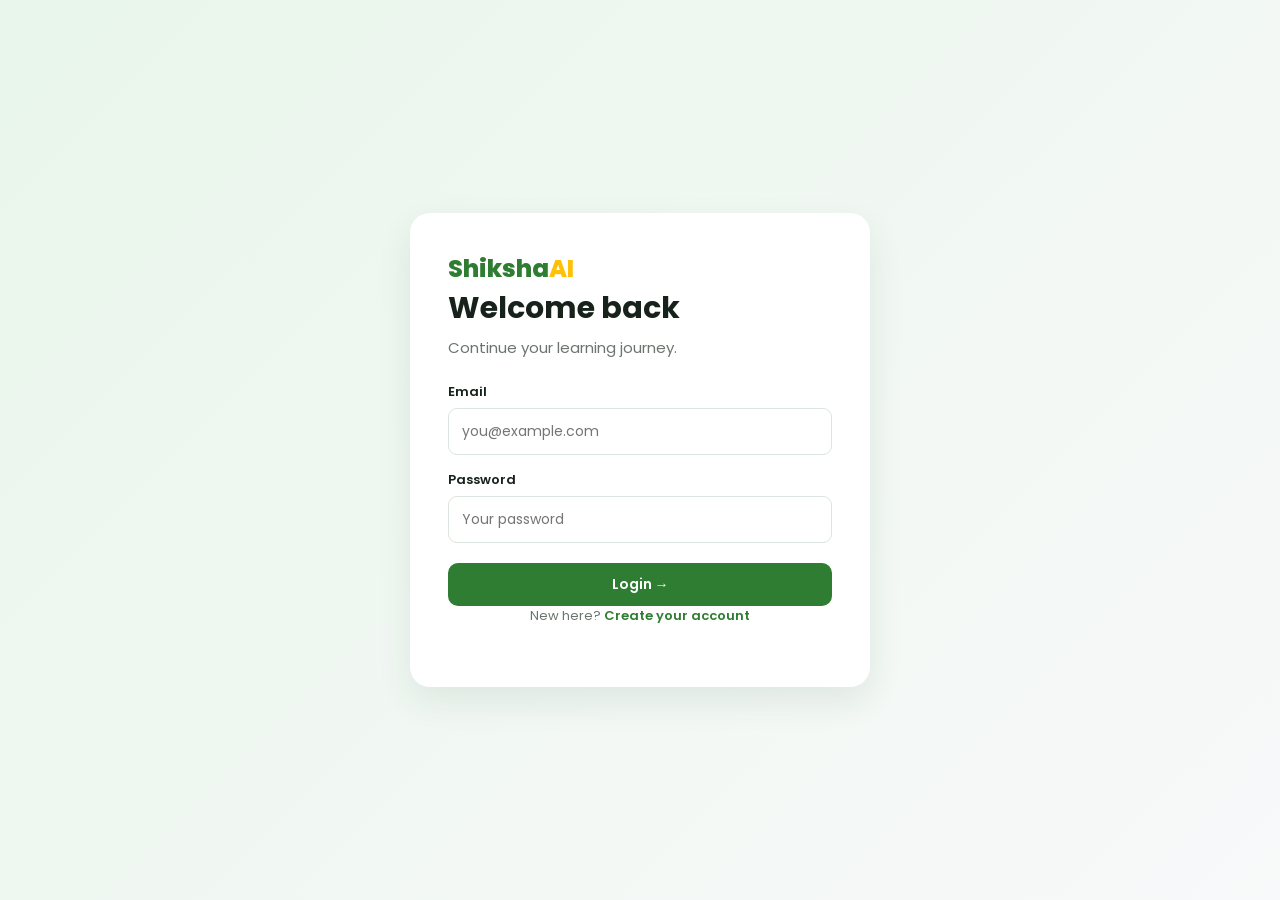
==== frontend/audio.html @ a8668355 "Updated project" ====
<!doctype html><html><head><meta charset="utf-8"><meta name="viewport" content="width=device-width,initial-scale=1"><title>Audio Lessons | ShikshaAI</title><link rel="stylesheet" href="css/style.css"></head><body><script src="js/api.js"></script><script src="js/app.js"></script><script>
requireAuth();shell('audio.html','Audio lessons','<div id="main" class="lesson-list"></div>');
function card(x,i){return `<article class="card"><div><b>${x.title}</b><p>Created ${formatDate(x.created_at)} · Ready to listen</p><p>${x.script.slice(0,150)}…</p></div><div class="tools"><button class="btn" onclick="playLesson(window.audioLessons[${i}].script,'${x.voice}')">Play</button><button class="btn btn-outline" onclick="pauseLesson()">Pause</button><a class="btn btn-outline" href="summary.html?id=${x.pdf_id}">Open</a></div></article>`}
async function load(){try{let x=await api.get('/audio-lessons');window.audioLessons=x;main.innerHTML=x.length?x.map(card).join(''):'<div class="empty">No audio lessons yet. Open a lesson and choose “Generate audio lesson.”</div>'}catch(e){toast(e.message,'error')}}load()
</script></body></html>
---- frontend/css/style.css ----
@import url('https://fonts.googleapis.com/css2?family=Poppins:wght@400;500;600;700;800&display=swap');
:root{--primary:#2E7D32;--secondary:#4CAF50;--accent:#FFC107;--bg:#F8F9FA;--ink:#17221a;--muted:#6b756d;--line:#e4ebe5;--white:#fff;--shadow:0 14px 35px rgba(26,67,34,.09)}*{box-sizing:border-box}html{scroll-behavior:smooth}body{margin:0;background:var(--bg);color:var(--ink);font:15px Poppins,Arial,sans-serif}a{text-decoration:none;color:inherit}.container{width:min(1120px,calc(100% - 40px));margin:auto}.nav{height:78px;display:flex;align-items:center;justify-content:space-between;background:#ffffffd9;backdrop-filter:blur(12px);position:sticky;top:0;z-index:10;border-bottom:1px solid var(--line)}.brand{font-size:24px;font-weight:800;color:var(--primary)}.brand span{color:var(--accent)}.nav-links{display:flex;gap:27px;align-items:center;color:#415047}.nav-links a:hover{color:var(--primary)}.btn{border:0;border-radius:10px;background:var(--primary);color:white;padding:11px 19px;font:600 14px Poppins;cursor:pointer;display:inline-flex;align-items:center;gap:8px}.btn:hover{background:#216326}.btn-outline{background:white;border:1px solid var(--primary);color:var(--primary)}.btn-accent{background:var(--accent);color:#302400}.hero{min-height:600px;display:grid;grid-template-columns:1.05fr .95fr;gap:50px;align-items:center;padding:72px 0}.eyebrow{color:var(--primary);font-weight:700;text-transform:uppercase;font-size:12px;letter-spacing:1px}.hero h1{font-size:clamp(38px,5vw,61px);line-height:1.12;margin:14px 0 18px}.hero h1 span{color:var(--primary)}.hero p{color:var(--muted);font-size:17px;line-height:1.8;max-width:570px}.hero-actions{display:flex;gap:13px;margin-top:28px}.hero-visual{background:linear-gradient(145deg,#daf4dd,#effaf0);border-radius:30px;padding:26px;position:relative}.lesson-card{background:white;padding:22px;border-radius:18px;box-shadow:var(--shadow)}.lesson-card h3{margin:0 0 14px}.wave{height:70px;border-radius:12px;background:repeating-linear-gradient(90deg,#4caf50 0 5px,transparent 5px 10px);mask:linear-gradient(90deg,transparent,#000 10%,#000 90%,transparent);opacity:.8}.progress{height:8px;background:#e7eee7;border-radius:10px;overflow:hidden}.progress i{display:block;height:100%;background:var(--secondary);border-radius:inherit}.float-card{position:absolute;right:-20px;bottom:30px;padding:16px 20px;background:white;box-shadow:var(--shadow);border-radius:14px;font-weight:600}.section{padding:84px 0}.section-head{text-align:center;max-width:620px;margin:0 auto 40px}.section h2{font-size:33px;margin:7px 0 10px}.section-head p{color:var(--muted)}.grid{display:grid;grid-template-columns:repeat(3,1fr);gap:20px}.feature,.card{background:white;border:1px solid var(--line);border-radius:16px;padding:25px}.feature .icon{width:45px;height:45px;border-radius:12px;background:#e7f5e8;color:var(--primary);display:grid;place-items:center;font-size:21px}.feature h3{margin:15px 0 7px}.feature p,.card p{color:var(--muted);line-height:1.7;margin:0}.steps{display:grid;grid-template-columns:repeat(3,1fr);gap:30px}.step-num{display:inline-grid;place-items:center;width:42px;height:42px;border-radius:50%;background:var(--primary);color:white;font-weight:700}.testimonial{font-size:14px}.stars{color:#edaa00}.faq{max-width:800px;margin:auto}.faq details{background:white;border:1px solid var(--line);padding:17px 20px;margin:10px 0;border-radius:12px}.faq summary{font-weight:600;cursor:pointer}.faq p{color:var(--muted);line-height:1.7}.cta{padding:55px;border-radius:22px;background:linear-gradient(110deg,#1d6b30,#4caf50);color:white;text-align:center}.footer{background:#152218;color:#bfc9c0;padding:42px 0}.footer .brand{color:white}.page{min-height:100vh}.auth-wrap{min-height:100vh;display:grid;place-items:center;padding:25px;background:linear-gradient(135deg,#e9f6eb,#f8f9fa)}.auth-card{width:min(460px,100%);background:white;padding:38px;border-radius:20px;box-shadow:var(--shadow)}.auth-card h1{margin:0 0 5px}.auth-card>p{color:var(--muted);margin:0 0 23px}.field{margin-bottom:15px}.field label{display:block;font-weight:600;margin-bottom:6px;font-size:13px}.field input,.field select,.field textarea{width:100%;padding:12px 13px;border:1px solid #dce5de;border-radius:9px;font:14px Poppins;outline-color:var(--secondary)}.field small{color:#d13232}.auth-card .btn{width:100%;justify-content:center;margin-top:5px}.auth-switch{text-align:center;color:var(--muted);font-size:13px}.auth-switch a{color:var(--primary);font-weight:600}.app{display:grid;grid-template-columns:245px 1fr;min-height:100vh}.sidebar{background:#17311b;color:#dce9de;padding:25px 16px}.sidebar .brand{color:white;margin:0 10px 35px}.menu a{display:block;padding:12px 14px;border-radius:9px;margin:4px 0}.menu a.active,.menu a:hover{background:#2e7d32;color:white}.content{padding:35px;max-width:1440px;width:100%}.topbar{display:flex;align-items:center;justify-content:space-between;margin-bottom:30px}.topbar h1{font-size:25px;margin:0}.muted{color:var(--muted)}.stat-grid{display:grid;grid-template-columns:repeat(4,1fr);gap:17px}.stat{background:white;border:1px solid var(--line);border-radius:14px;padding:20px}.stat b{font-size:27px;display:block;color:var(--primary);margin:7px 0}.two-col{display:grid;grid-template-columns:1.35fr .65fr;gap:20px;margin-top:22px}.activity{display:flex;gap:13px;padding:14px 0;border-bottom:1px solid var(--line)}.dot{width:36px;height:36px;flex:none;border-radius:50%;display:grid;place-items:center;background:#e5f4e7}.quick-grid{display:grid;grid-template-columns:1fr 1fr;gap:10px;margin-top:16px}.quick-grid a{padding:15px;background:#f4faf4;border-radius:10px;color:var(--primary);font-weight:600}.upload-zone{background:white;border:2px dashed #b9d7bd;border-radius:17px;padding:65px 25px;text-align:center;cursor:pointer}.upload-zone.drag{background:#edf9ef;border-color:var(--primary)}.upload-zone input{display:none}.upload-zone strong{font-size:18px;display:block;margin:12px}.upload-progress{margin-top:20px;display:none}.lesson-list .card{margin-bottom:12px;display:flex;justify-content:space-between;align-items:center}.summary-box{white-space:pre-wrap;line-height:1.85}.tools{display:flex;gap:10px;flex-wrap:wrap;margin:20px 0}.flashcard{max-width:650px;margin:45px auto;text-align:center;perspective:1000px}.flashcard-inner{min-height:310px;position:relative;transition:transform .5s;transform-style:preserve-3d;cursor:pointer}.flashcard.flip .flashcard-inner{transform:rotateY(180deg)}.flash-face{position:absolute;inset:0;padding:40px;border-radius:20px;backface-visibility:hidden;display:grid;place-items:center;background:white;border:1px solid var(--line);box-shadow:var(--shadow);font-size:21px;font-weight:600}.flash-back{transform:rotateY(180deg);background:#e8f5e9}.quiz-question{margin-bottom:22px}.option{display:block;padding:12px 15px;border:1px solid var(--line);margin:8px 0;border-radius:9px;cursor:pointer}.option:hover{border-color:var(--secondary);background:#f4fbf5}.option input{margin-right:10px}.toast{position:fixed;right:22px;bottom:22px;z-index:50;padding:14px 18px;background:#1d3421;color:white;border-radius:10px;box-shadow:var(--shadow);transform:translateY(100px);transition:.25s}.toast.show{transform:none}.empty{padding:35px;text-align:center;color:var(--muted)}.audio-player{background:#eff8f0;padding:17px;border-radius:12px}.audio-player audio{width:100%;margin-top:10px}@media(max-width:800px){.nav-links{display:none}.hero,.two-col{grid-template-columns:1fr}.hero{padding:45px 0}.grid,.steps{grid-template-columns:1fr}.stat-grid{grid-template-columns:1fr 1fr}.app{grid-template-columns:1fr}.sidebar{padding:16px}.sidebar .brand{margin-bottom:12px}.menu{display:flex;overflow:auto;gap:5px}.menu a{white-space:nowrap}.content{padding:24px 18px}.float-card{right:10px}.lesson-list .card{align-items:flex-start;gap:12px;flex-direction:column}}
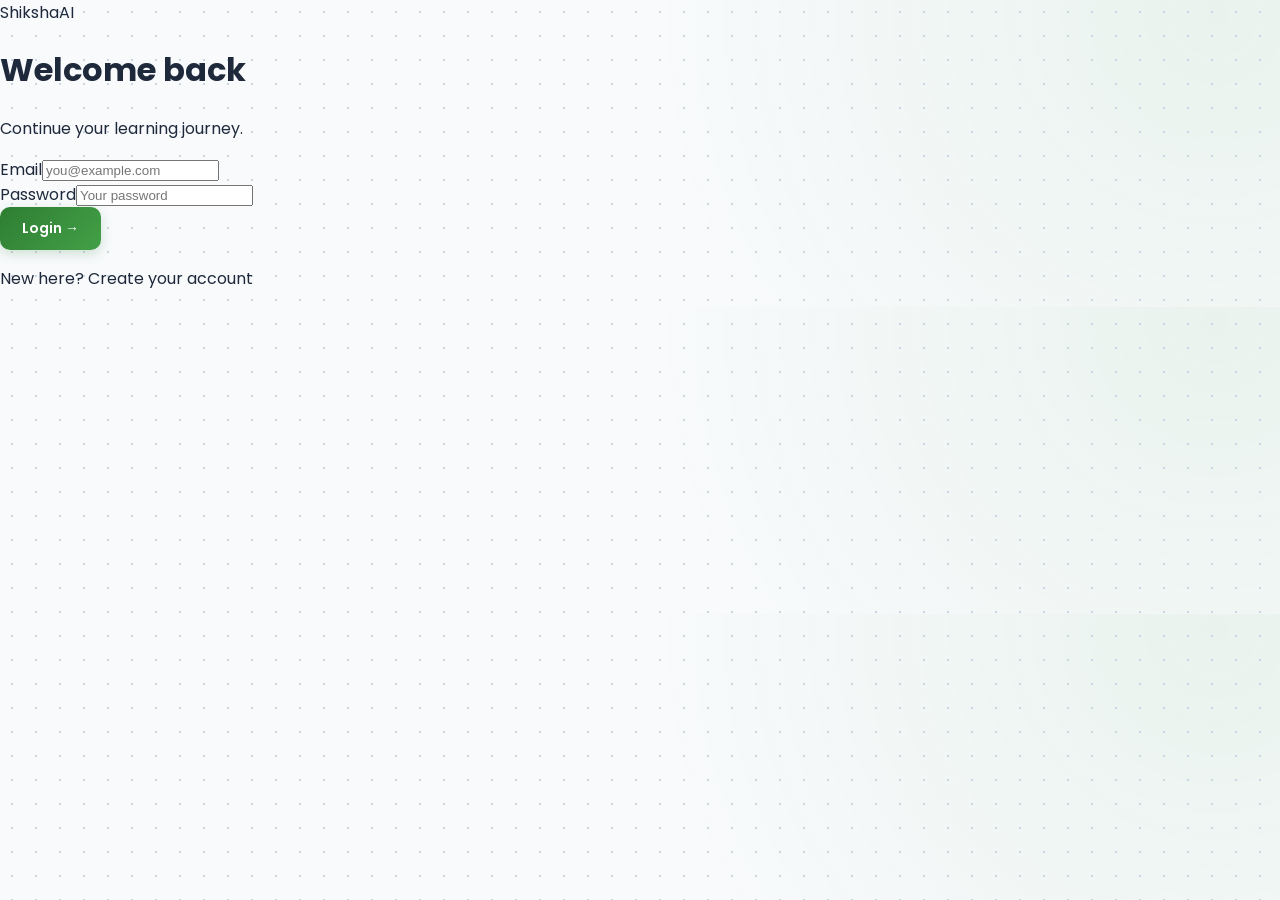
==== commit 6da1b47f: "Updated project for deployment" ====
--- a/frontend/audio.html
+++ b/frontend/audio.html
@@ -1,5 +1,112 @@
-<!doctype html><html><head><meta charset="utf-8"><meta name="viewport" content="width=device-width,initial-scale=1"><title>Audio Lessons | ShikshaAI</title><link rel="stylesheet" href="css/style.css"></head><body><script src="js/api.js"></script><script src="js/app.js"></script><script>
-requireAuth();shell('audio.html','Audio lessons','<div id="main" class="lesson-list"></div>');
-function card(x,i){return `<article class="card"><div><b>${x.title}</b><p>Created ${formatDate(x.created_at)} · Ready to listen</p><p>${x.script.slice(0,150)}…</p></div><div class="tools"><button class="btn" onclick="playLesson(window.audioLessons[${i}].script,'${x.voice}')">Play</button><button class="btn btn-outline" onclick="pauseLesson()">Pause</button><a class="btn btn-outline" href="summary.html?id=${x.pdf_id}">Open</a></div></article>`}
-async function load(){try{let x=await api.get('/audio-lessons');window.audioLessons=x;main.innerHTML=x.length?x.map(card).join(''):'<div class="empty">No audio lessons yet. Open a lesson and choose “Generate audio lesson.”</div>'}catch(e){toast(e.message,'error')}}load()
-</script></body></html>
+<!doctype html>
+<html>
+<head>
+  <meta charset="utf-8">
+  <meta name="viewport" content="width=device-width,initial-scale=1">
+  <title>Audio Lessons | ShikshaAI</title>
+  <link rel="stylesheet" href="css/style.css">
+</head>
+<body>
+  <script src="js/api.js"></script>
+  <script src="js/app.js"></script>
+  <script>
+    requireAuth();
+
+    shell('audio.html', 'Audio Player & Lessons', `
+      <div id="playerContainer"></div>
+      <div id="main" class="lesson-grid"></div>
+    `);
+
+    function renderSpotifyPlayer(item, index) {
+      window.currentAudioScript = item.script;
+      document.querySelector('#playerContainer').innerHTML = `
+        <div class="music-player">
+          <div class="music-info">
+            <div class="music-cover">🎧</div>
+            <div style="flex:1;">
+              <span class="badge badge-gold" style="margin-bottom:6px;">Now Playing</span>
+              <h3 style="margin:4px 0 2px; font-size:20px;">${item.title}</h3>
+              <p class="muted" style="margin:0; font-size:13px; color:#94A3B8;" data-speech-status>Ready to play</p>
+            </div>
+            <div>
+              <select onchange="window.currentAudioVoice=this.value" style="background:#0F172A; color:white; border:1px solid #334155; padding:8px 12px; border-radius:8px; font-size:13px;">
+                <option value="female" ${item.voice === 'female' ? 'selected' : ''}>Female Voice</option>
+                <option value="male" ${item.voice === 'male' ? 'selected' : ''}>Male Voice</option>
+              </select>
+            </div>
+          </div>
+
+          <div style="margin:20px 0 10px;">
+            <div class="progress" style="height:6px; background:#334155;">
+              <i style="width:40%; background:var(--primary-gradient);"></i>
+            </div>
+            <div style="display:flex; justify-content:space-between; font-size:12px; color:#94A3B8; margin-top:6px;">
+              <span>1:42</span>
+              <span>7:31</span>
+            </div>
+          </div>
+
+          <div class="music-controls">
+            <button class="ctrl-btn" onclick="stopLesson()" title="Stop">⏮</button>
+            <button class="ctrl-btn play-btn" onclick="playLesson(window.currentAudioScript, window.currentAudioVoice || '${item.voice}')" title="Play">▶</button>
+            <button class="ctrl-btn" onclick="pauseLesson()" title="Pause">⏸</button>
+            <button class="ctrl-btn" onclick="resumeLesson()" title="Resume">⏭</button>
+          </div>
+        </div>
+      `;
+    }
+
+    function card(x, i) {
+      return `
+        <article class="subject-card">
+          <div>
+            <div style="display:flex; justify-content:space-between; align-items:center;">
+              <span style="font-size:28px;">🎧</span>
+              <span class="badge">Audio Prepared</span>
+            </div>
+            <h3 style="font-size:17px; margin:12px 0 6px;">${x.title}</h3>
+            <p class="muted" style="font-size:13px; margin:0 0 14px;">
+              Created ${formatDate(x.created_at)}
+            </p>
+            <p style="font-size:13px; line-height:1.6; color:var(--text); margin-bottom:16px;">
+              ${x.script.slice(0, 120)}…
+            </p>
+          </div>
+          <div style="display:flex; gap:8px;">
+            <button class="btn" style="flex:1;" onclick="renderSpotifyPlayer(window.audioLessons[${i}], ${i}); playLesson(window.audioLessons[${i}].script, '${x.voice}')">
+              ▶ Listen
+            </button>
+            <a class="btn btn-outline" href="summary.html?id=${x.pdf_id}">Notes</a>
+          </div>
+        </article>
+      `;
+    }
+
+    async function load() {
+      try {
+        const x = await api.get('/audio-lessons');
+        window.audioLessons = x;
+        const main = document.querySelector('#main');
+
+        if (x.length) {
+          renderSpotifyPlayer(x[0], 0);
+          main.innerHTML = x.map(card).join('');
+        } else {
+          main.innerHTML = `
+            <div class="card" style="text-align:center; padding:50px; grid-column: 1 / -1;">
+              <div style="font-size:48px; margin-bottom:12px;">🎧</div>
+              <h3>No audio lessons generated yet</h3>
+              <p class="muted">Open any lesson from "My Lessons" and click "Generate Audio Lesson" to create your first audio summary!</p>
+              <a class="btn" href="summary.html" style="margin-top:10px;">Go to My Lessons →</a>
+            </div>
+          `;
+        }
+      } catch (e) {
+        toast(e.message, 'error');
+      }
+    }
+
+    load();
+  </script>
+</body>
+</html>
--- a/frontend/css/style.css
+++ b/frontend/css/style.css
@@ -1,2 +1,663 @@
-@import url('https://fonts.googleapis.com/css2?family=Poppins:wght@400;500;600;700;800&display=swap');
-:root{--primary:#2E7D32;--secondary:#4CAF50;--accent:#FFC107;--bg:#F8F9FA;--ink:#17221a;--muted:#6b756d;--line:#e4ebe5;--white:#fff;--shadow:0 14px 35px rgba(26,67,34,.09)}*{box-sizing:border-box}html{scroll-behavior:smooth}body{margin:0;background:var(--bg);color:var(--ink);font:15px Poppins,Arial,sans-serif}a{text-decoration:none;color:inherit}.container{width:min(1120px,calc(100% - 40px));margin:auto}.nav{height:78px;display:flex;align-items:center;justify-content:space-between;background:#ffffffd9;backdrop-filter:blur(12px);position:sticky;top:0;z-index:10;border-bottom:1px solid var(--line)}.brand{font-size:24px;font-weight:800;color:var(--primary)}.brand span{color:var(--accent)}.nav-links{display:flex;gap:27px;align-items:center;color:#415047}.nav-links a:hover{color:var(--primary)}.btn{border:0;border-radius:10px;background:var(--primary);color:white;padding:11px 19px;font:600 14px Poppins;cursor:pointer;display:inline-flex;align-items:center;gap:8px}.btn:hover{background:#216326}.btn-outline{background:white;border:1px solid var(--primary);color:var(--primary)}.btn-accent{background:var(--accent);color:#302400}.hero{min-height:600px;display:grid;grid-template-columns:1.05fr .95fr;gap:50px;align-items:center;padding:72px 0}.eyebrow{color:var(--primary);font-weight:700;text-transform:uppercase;font-size:12px;letter-spacing:1px}.hero h1{font-size:clamp(38px,5vw,61px);line-height:1.12;margin:14px 0 18px}.hero h1 span{color:var(--primary)}.hero p{color:var(--muted);font-size:17px;line-height:1.8;max-width:570px}.hero-actions{display:flex;gap:13px;margin-top:28px}.hero-visual{background:linear-gradient(145deg,#daf4dd,#effaf0);border-radius:30px;padding:26px;position:relative}.lesson-card{background:white;padding:22px;border-radius:18px;box-shadow:var(--shadow)}.lesson-card h3{margin:0 0 14px}.wave{height:70px;border-radius:12px;background:repeating-linear-gradient(90deg,#4caf50 0 5px,transparent 5px 10px);mask:linear-gradient(90deg,transparent,#000 10%,#000 90%,transparent);opacity:.8}.progress{height:8px;background:#e7eee7;border-radius:10px;overflow:hidden}.progress i{display:block;height:100%;background:var(--secondary);border-radius:inherit}.float-card{position:absolute;right:-20px;bottom:30px;padding:16px 20px;background:white;box-shadow:var(--shadow);border-radius:14px;font-weight:600}.section{padding:84px 0}.section-head{text-align:center;max-width:620px;margin:0 auto 40px}.section h2{font-size:33px;margin:7px 0 10px}.section-head p{color:var(--muted)}.grid{display:grid;grid-template-columns:repeat(3,1fr);gap:20px}.feature,.card{background:white;border:1px solid var(--line);border-radius:16px;padding:25px}.feature .icon{width:45px;height:45px;border-radius:12px;background:#e7f5e8;color:var(--primary);display:grid;place-items:center;font-size:21px}.feature h3{margin:15px 0 7px}.feature p,.card p{color:var(--muted);line-height:1.7;margin:0}.steps{display:grid;grid-template-columns:repeat(3,1fr);gap:30px}.step-num{display:inline-grid;place-items:center;width:42px;height:42px;border-radius:50%;background:var(--primary);color:white;font-weight:700}.testimonial{font-size:14px}.stars{color:#edaa00}.faq{max-width:800px;margin:auto}.faq details{background:white;border:1px solid var(--line);padding:17px 20px;margin:10px 0;border-radius:12px}.faq summary{font-weight:600;cursor:pointer}.faq p{color:var(--muted);line-height:1.7}.cta{padding:55px;border-radius:22px;background:linear-gradient(110deg,#1d6b30,#4caf50);color:white;text-align:center}.footer{background:#152218;color:#bfc9c0;padding:42px 0}.footer .brand{color:white}.page{min-height:100vh}.auth-wrap{min-height:100vh;display:grid;place-items:center;padding:25px;background:linear-gradient(135deg,#e9f6eb,#f8f9fa)}.auth-card{width:min(460px,100%);background:white;padding:38px;border-radius:20px;box-shadow:var(--shadow)}.auth-card h1{margin:0 0 5px}.auth-card>p{color:var(--muted);margin:0 0 23px}.field{margin-bottom:15px}.field label{display:block;font-weight:600;margin-bottom:6px;font-size:13px}.field input,.field select,.field textarea{width:100%;padding:12px 13px;border:1px solid #dce5de;border-radius:9px;font:14px Poppins;outline-color:var(--secondary)}.field small{color:#d13232}.auth-card .btn{width:100%;justify-content:center;margin-top:5px}.auth-switch{text-align:center;color:var(--muted);font-size:13px}.auth-switch a{color:var(--primary);font-weight:600}.app{display:grid;grid-template-columns:245px 1fr;min-height:100vh}.sidebar{background:#17311b;color:#dce9de;padding:25px 16px}.sidebar .brand{color:white;margin:0 10px 35px}.menu a{display:block;padding:12px 14px;border-radius:9px;margin:4px 0}.menu a.active,.menu a:hover{background:#2e7d32;color:white}.content{padding:35px;max-width:1440px;width:100%}.topbar{display:flex;align-items:center;justify-content:space-between;margin-bottom:30px}.topbar h1{font-size:25px;margin:0}.muted{color:var(--muted)}.stat-grid{display:grid;grid-template-columns:repeat(4,1fr);gap:17px}.stat{background:white;border:1px solid var(--line);border-radius:14px;padding:20px}.stat b{font-size:27px;display:block;color:var(--primary);margin:7px 0}.two-col{display:grid;grid-template-columns:1.35fr .65fr;gap:20px;margin-top:22px}.activity{display:flex;gap:13px;padding:14px 0;border-bottom:1px solid var(--line)}.dot{width:36px;height:36px;flex:none;border-radius:50%;display:grid;place-items:center;background:#e5f4e7}.quick-grid{display:grid;grid-template-columns:1fr 1fr;gap:10px;margin-top:16px}.quick-grid a{padding:15px;background:#f4faf4;border-radius:10px;color:var(--primary);font-weight:600}.upload-zone{background:white;border:2px dashed #b9d7bd;border-radius:17px;padding:65px 25px;text-align:center;cursor:pointer}.upload-zone.drag{background:#edf9ef;border-color:var(--primary)}.upload-zone input{display:none}.upload-zone strong{font-size:18px;display:block;margin:12px}.upload-progress{margin-top:20px;display:none}.lesson-list .card{margin-bottom:12px;display:flex;justify-content:space-between;align-items:center}.summary-box{white-space:pre-wrap;line-height:1.85}.tools{display:flex;gap:10px;flex-wrap:wrap;margin:20px 0}.flashcard{max-width:650px;margin:45px auto;text-align:center;perspective:1000px}.flashcard-inner{min-height:310px;position:relative;transition:transform .5s;transform-style:preserve-3d;cursor:pointer}.flashcard.flip .flashcard-inner{transform:rotateY(180deg)}.flash-face{position:absolute;inset:0;padding:40px;border-radius:20px;backface-visibility:hidden;display:grid;place-items:center;background:white;border:1px solid var(--line);box-shadow:var(--shadow);font-size:21px;font-weight:600}.flash-back{transform:rotateY(180deg);background:#e8f5e9}.quiz-question{margin-bottom:22px}.option{display:block;padding:12px 15px;border:1px solid var(--line);margin:8px 0;border-radius:9px;cursor:pointer}.option:hover{border-color:var(--secondary);background:#f4fbf5}.option input{margin-right:10px}.toast{position:fixed;right:22px;bottom:22px;z-index:50;padding:14px 18px;background:#1d3421;color:white;border-radius:10px;box-shadow:var(--shadow);transform:translateY(100px);transition:.25s}.toast.show{transform:none}.empty{padding:35px;text-align:center;color:var(--muted)}.audio-player{background:#eff8f0;padding:17px;border-radius:12px}.audio-player audio{width:100%;margin-top:10px}@media(max-width:800px){.nav-links{display:none}.hero,.two-col{grid-template-columns:1fr}.hero{padding:45px 0}.grid,.steps{grid-template-columns:1fr}.stat-grid{grid-template-columns:1fr 1fr}.app{grid-template-columns:1fr}.sidebar{padding:16px}.sidebar .brand{margin-bottom:12px}.menu{display:flex;overflow:auto;gap:5px}.menu a{white-space:nowrap}.content{padding:24px 18px}.float-card{right:10px}.lesson-list .card{align-items:flex-start;gap:12px;flex-direction:column}}
+@import url('https://fonts.googleapis.com/css2?family=Poppins:wght@400;500;600;700;800&family=Inter:wght@400;500;600;700&display=swap');
+
+:root {
+  --primary: #2E7D32;
+  --primary-light: #43A047;
+  --primary-gradient: linear-gradient(135deg, #2E7D32 0%, #43A047 100%);
+  --secondary: #43A047;
+  --accent: #FFC107;
+  --accent-light: #FFF8E1;
+  --bg: #F8FAFC;
+  --card-bg: #FFFFFF;
+  --text: #1E293B;
+  --muted: #64748B;
+  --line: #E2E8F0;
+  --white: #FFFFFF;
+  --shadow-sm: 0 4px 6px -1px rgba(0, 0, 0, 0.05), 0 2px 4px -1px rgba(0, 0, 0, 0.03);
+  --shadow-md: 0 10px 25px -5px rgba(46, 125, 50, 0.08), 0 8px 10px -6px rgba(0, 0, 0, 0.04);
+  --shadow-lg: 0 20px 35px -10px rgba(46, 125, 50, 0.15);
+  --radius-sm: 10px;
+  --radius-md: 16px;
+  --radius-lg: 24px;
+}
+
+* {
+  box-sizing: border-box;
+  transition: background-color 0.2s ease, border-color 0.2s ease, transform 0.2s ease, box-shadow 0.2s ease;
+}
+
+html {
+  scroll-behavior: smooth;
+}
+
+body {
+  margin: 0;
+  background-color: var(--bg);
+  background-image: 
+    radial-gradient(#CBD5E1 1px, transparent 1px),
+    radial-gradient(circle at 95% 5%, rgba(67, 160, 71, 0.08) 0%, transparent 45%);
+  background-size: 24px 24px, 100% 100%;
+  color: var(--text);
+  font-family: 'Poppins', 'Inter', -apple-system, BlinkMacSystemFont, sans-serif;
+  -webkit-font-smoothing: antialiased;
+}
+
+a {
+  text-decoration: none;
+  color: inherit;
+}
+
+/* Container */
+.container {
+  width: min(1180px, calc(100% - 40px));
+  margin: auto;
+}
+
+/* Typography & Badges */
+.eyebrow {
+  color: var(--primary);
+  font-weight: 700;
+  text-transform: uppercase;
+  font-size: 12px;
+  letter-spacing: 1.2px;
+}
+
+.badge {
+  display: inline-flex;
+  align-items: center;
+  gap: 5px;
+  padding: 4px 10px;
+  border-radius: 20px;
+  font-size: 12px;
+  font-weight: 600;
+  background: #E8F5E9;
+  color: var(--primary);
+}
+.badge-gold {
+  background: var(--accent-light);
+  color: #B45309;
+}
+.badge-blue {
+  background: #E0F2FE;
+  color: #0369A1;
+}
+
+/* Buttons */
+.btn {
+  border: 0;
+  border-radius: var(--radius-sm);
+  background: var(--primary-gradient);
+  color: white;
+  padding: 11px 22px;
+  font: 600 14px 'Poppins', sans-serif;
+  cursor: pointer;
+  display: inline-flex;
+  align-items: center;
+  justify-content: center;
+  gap: 8px;
+  box-shadow: 0 4px 12px rgba(46, 125, 50, 0.2);
+}
+.btn:hover {
+  transform: translateY(-2px) scale(1.02);
+  box-shadow: 0 6px 18px rgba(46, 125, 50, 0.3);
+}
+.btn:active {
+  transform: translateY(0) scale(1);
+}
+.btn-outline {
+  background: white;
+  border: 1.5px solid var(--primary);
+  color: var(--primary);
+  box-shadow: none;
+}
+.btn-outline:hover {
+  background: #F0FDF4;
+  transform: translateY(-2px);
+}
+.btn-accent {
+  background: linear-gradient(135deg, #FFC107 0%, #FF9800 100%);
+  color: #382400;
+  box-shadow: 0 4px 12px rgba(255, 193, 7, 0.3);
+}
+
+/* App Layout & Sidebar */
+.app {
+  display: grid;
+  grid-template-columns: 260px 1fr;
+  min-height: 100vh;
+}
+
+.sidebar {
+  background: linear-gradient(180deg, #1B3820 0%, #112414 100%);
+  color: #E2E8F0;
+  padding: 28px 18px;
+  display: flex;
+  flex-direction: column;
+  box-shadow: 4px 0 25px rgba(0, 0, 0, 0.05);
+}
+
+.sidebar .brand {
+  font-size: 24px;
+  font-weight: 800;
+  color: white;
+  margin: 0 12px 32px;
+  display: flex;
+  align-items: center;
+  gap: 6px;
+}
+.sidebar .brand span {
+  color: var(--accent);
+}
+
+.menu {
+  display: flex;
+  flex-direction: column;
+  gap: 6px;
+  flex: 1;
+}
+
+.menu a {
+  display: flex;
+  align-items: center;
+  gap: 12px;
+  padding: 12px 16px;
+  border-radius: var(--radius-sm);
+  color: #CBD5E1;
+  font-weight: 500;
+  font-size: 14px;
+  position: relative;
+}
+
+.menu a:hover {
+  background: rgba(255, 255, 255, 0.08);
+  color: white;
+  transform: translateX(4px);
+}
+
+.menu a.active {
+  background: var(--primary-gradient);
+  color: white;
+  font-weight: 600;
+  box-shadow: 0 4px 15px rgba(0, 0, 0, 0.2);
+}
+.menu a.active::before {
+  content: '';
+  position: absolute;
+  left: -18px;
+  top: 50%;
+  transform: translateY(-50%);
+  width: 4px;
+  height: 22px;
+  background: var(--accent);
+  border-radius: 0 4px 4px 0;
+}
+
+.content {
+  padding: 35px 40px;
+  max-width: 1440px;
+  width: 100%;
+}
+
+.topbar {
+  display: flex;
+  align-items: center;
+  justify-content: space-between;
+  margin-bottom: 28px;
+}
+.topbar h1 {
+  font-size: 26px;
+  font-weight: 700;
+  margin: 0;
+  color: var(--text);
+}
+.topbar-meta {
+  display: flex;
+  align-items: center;
+  gap: 14px;
+}
+.topbar-user {
+  display: flex;
+  align-items: center;
+  gap: 10px;
+  background: white;
+  padding: 6px 14px 6px 8px;
+  border-radius: 30px;
+  box-shadow: var(--shadow-sm);
+  border: 1px solid var(--line);
+}
+.avatar {
+  width: 36px;
+  height: 36px;
+  border-radius: 50%;
+  background: var(--primary-gradient);
+  color: white;
+  display: grid;
+  place-items: center;
+  font-size: 16px;
+  font-weight: 700;
+}
+
+/* Cards */
+.card {
+  background: var(--card-bg);
+  border: 1px solid var(--line);
+  border-radius: var(--radius-md);
+  padding: 24px;
+  box-shadow: var(--shadow-sm);
+}
+.card:hover {
+  box-shadow: var(--shadow-md);
+}
+
+/* Progress Bars */
+.progress {
+  height: 10px;
+  background: #E2E8F0;
+  border-radius: 10px;
+  overflow: hidden;
+  position: relative;
+}
+.progress i {
+  display: block;
+  height: 100%;
+  background: var(--primary-gradient);
+  border-radius: inherit;
+  transition: width 0.6s cubic-bezier(0.4, 0, 0.2, 1);
+}
+
+/* Hero Banner */
+.dash-hero {
+  background: linear-gradient(135deg, #1B3820 0%, #2E7D32 100%);
+  color: white;
+  border-radius: var(--radius-lg);
+  padding: 30px 35px;
+  margin-bottom: 28px;
+  display: flex;
+  justify-content: space-between;
+  align-items: center;
+  box-shadow: var(--shadow-md);
+  position: relative;
+  overflow: hidden;
+}
+.dash-hero::after {
+  content: '🎓';
+  position: absolute;
+  right: 25px;
+  top: -10px;
+  font-size: 120px;
+  opacity: 0.12;
+  pointer-events: none;
+}
+.dash-hero h2 {
+  margin: 0 0 8px;
+  font-size: 26px;
+}
+.dash-hero p {
+  margin: 0;
+  opacity: 0.9;
+  font-size: 15px;
+}
+
+/* Gamified Stat Cards */
+.stat-grid {
+  display: grid;
+  grid-template-columns: repeat(4, 1fr);
+  gap: 20px;
+  margin-bottom: 28px;
+}
+
+.stat-card {
+  background: white;
+  border: 1px solid var(--line);
+  border-radius: var(--radius-md);
+  padding: 20px;
+  position: relative;
+  overflow: hidden;
+  box-shadow: var(--shadow-sm);
+}
+.stat-card:hover {
+  transform: translateY(-4px);
+  box-shadow: var(--shadow-md);
+}
+.stat-card .stat-icon {
+  width: 46px;
+  height: 46px;
+  border-radius: 12px;
+  display: grid;
+  place-items: center;
+  font-size: 22px;
+  margin-bottom: 14px;
+}
+.stat-card.c-green .stat-icon { background: #E8F5E9; color: #2E7D32; }
+.stat-card.c-purple .stat-icon { background: #F3E8FF; color: #9333EA; }
+.stat-card.c-blue .stat-icon { background: #E0F2FE; color: #0284C7; }
+.stat-card.c-orange .stat-icon { background: #FFEDD5; color: #EA580C; }
+
+.stat-card b {
+  font-size: 28px;
+  font-weight: 700;
+  display: block;
+  color: var(--text);
+  margin: 4px 0 10px;
+}
+.stat-card .trend {
+  font-size: 12px;
+  font-weight: 600;
+  color: var(--primary);
+  display: flex;
+  align-items: center;
+  gap: 4px;
+  margin-top: 10px;
+}
+
+/* Two Column Layout */
+.two-col {
+  display: grid;
+  grid-template-columns: 1.3fr 0.7fr;
+  gap: 24px;
+}
+
+/* Quick Actions */
+.quick-grid {
+  display: grid;
+  grid-template-columns: 1fr 1fr;
+  gap: 14px;
+  margin-top: 16px;
+}
+.quick-card {
+  padding: 16px;
+  background: #F8FAFC;
+  border: 1px solid var(--line);
+  border-radius: var(--radius-sm);
+  color: var(--text);
+  font-weight: 600;
+  display: flex;
+  align-items: center;
+  gap: 10px;
+}
+.quick-card:hover {
+  background: #E8F5E9;
+  border-color: var(--primary-light);
+  color: var(--primary);
+  transform: translateY(-2px);
+}
+
+/* Upload Zone */
+.upload-wrapper {
+  max-width: 750px;
+  margin: 20px auto;
+}
+.upload-zone {
+  background: white;
+  border: 2px dashed #A7F3D0;
+  border-radius: var(--radius-lg);
+  padding: 70px 30px;
+  text-align: center;
+  cursor: pointer;
+  position: relative;
+  box-shadow: var(--shadow-sm);
+}
+.upload-zone:hover, .upload-zone.drag {
+  background: #F0FDF4;
+  border-color: var(--primary);
+  transform: scale(1.01);
+}
+.upload-zone input {
+  display: none;
+}
+.upload-illustration {
+  font-size: 64px;
+  margin-bottom: 16px;
+  animation: float 3s ease-in-out infinite;
+}
+@keyframes float {
+  0%, 100% { transform: translateY(0); }
+  50% { transform: translateY(-10px); }
+}
+
+/* Lessons Cards */
+.lesson-grid {
+  display: grid;
+  grid-template-columns: repeat(auto-fill, minmax(320px, 1fr));
+  gap: 20px;
+}
+.subject-card {
+  background: white;
+  border: 1px solid var(--line);
+  border-radius: var(--radius-md);
+  padding: 22px;
+  display: flex;
+  flex-direction: column;
+  justify-content: space-between;
+  box-shadow: var(--shadow-sm);
+}
+.subject-card:hover {
+  transform: translateY(-4px);
+  box-shadow: var(--shadow-md);
+}
+
+/* Spotify Style Audio Player */
+.music-player {
+  background: linear-gradient(145deg, #1E293B 0%, #0F172A 100%);
+  color: white;
+  border-radius: var(--radius-lg);
+  padding: 28px;
+  box-shadow: var(--shadow-lg);
+  margin-bottom: 24px;
+}
+.music-info {
+  display: flex;
+  align-items: center;
+  gap: 20px;
+  margin-bottom: 20px;
+}
+.music-cover {
+  width: 64px;
+  height: 64px;
+  border-radius: 14px;
+  background: var(--primary-gradient);
+  display: grid;
+  place-items: center;
+  font-size: 30px;
+  box-shadow: 0 8px 20px rgba(46, 125, 50, 0.4);
+}
+.music-controls {
+  display: flex;
+  align-items: center;
+  justify-content: center;
+  gap: 18px;
+  margin: 15px 0;
+}
+.ctrl-btn {
+  background: rgba(255, 255, 255, 0.1);
+  border: 0;
+  color: white;
+  width: 44px;
+  height: 44px;
+  border-radius: 50%;
+  cursor: pointer;
+  display: grid;
+  place-items: center;
+  font-size: 18px;
+}
+.ctrl-btn:hover {
+  background: rgba(255, 255, 255, 0.25);
+  transform: scale(1.08);
+}
+.ctrl-btn.play-btn {
+  width: 56px;
+  height: 56px;
+  background: var(--primary-gradient);
+  font-size: 22px;
+  box-shadow: 0 4px 15px rgba(67, 160, 71, 0.4);
+}
+
+/* 3D Flashcard */
+.flashcard {
+  max-width: 620px;
+  margin: 35px auto;
+  perspective: 1000px;
+}
+.flashcard-inner {
+  min-height: 320px;
+  position: relative;
+  transition: transform 0.6s cubic-bezier(0.4, 0, 0.2, 1);
+  transform-style: preserve-3d;
+  cursor: pointer;
+  border-radius: var(--radius-lg);
+  box-shadow: var(--shadow-lg);
+}
+.flashcard.flip .flashcard-inner {
+  transform: rotateY(180deg);
+}
+.flash-face {
+  position: absolute;
+  inset: 0;
+  padding: 45px 35px;
+  border-radius: var(--radius-lg);
+  backface-visibility: hidden;
+  display: flex;
+  flex-direction: column;
+  align-items: center;
+  justify-content: center;
+  text-align: center;
+  background: white;
+  border: 1px solid var(--line);
+  font-size: 22px;
+  font-weight: 600;
+  color: var(--text);
+}
+.flash-back {
+  transform: rotateY(180deg);
+  background: linear-gradient(135deg, #F0FDF4 0%, #DCFCE7 100%);
+  color: var(--primary);
+  border-color: #86EFAC;
+}
+
+/* Floating AI Assistant Drawer */
+.ai-fab {
+  position: fixed;
+  right: 30px;
+  bottom: 30px;
+  z-index: 99;
+  background: var(--primary-gradient);
+  color: white;
+  padding: 14px 22px;
+  border-radius: 40px;
+  border: 0;
+  font-weight: 600;
+  font-size: 15px;
+  cursor: pointer;
+  box-shadow: 0 8px 25px rgba(46, 125, 50, 0.35);
+  display: flex;
+  align-items: center;
+  gap: 10px;
+}
+.ai-fab:hover {
+  transform: translateY(-4px) scale(1.04);
+}
+
+.ai-drawer {
+  position: fixed;
+  right: 30px;
+  bottom: 95px;
+  width: 370px;
+  max-width: calc(100vw - 40px);
+  height: 480px;
+  background: white;
+  border-radius: var(--radius-lg);
+  box-shadow: 0 15px 40px rgba(0, 0, 0, 0.18);
+  border: 1px solid var(--line);
+  z-index: 999;
+  display: flex;
+  flex-direction: column;
+  overflow: hidden;
+  transform: translateY(20px) scale(0.95);
+  opacity: 0;
+  pointer-events: none;
+  transition: all 0.25s cubic-bezier(0.4, 0, 0.2, 1);
+}
+.ai-drawer.open {
+  transform: translateY(0) scale(1);
+  opacity: 1;
+  pointer-events: all;
+}
+.ai-header {
+  background: var(--primary-gradient);
+  color: white;
+  padding: 16px 20px;
+  display: flex;
+  justify-content: space-between;
+  align-items: center;
+}
+.ai-body {
+  flex: 1;
+  padding: 18px;
+  overflow-y: auto;
+  display: flex;
+  flex-direction: flex-start;
+  flex-direction: column;
+  gap: 12px;
+  background: #F8FAFC;
+}
+.ai-msg {
+  max-width: 85%;
+  padding: 10px 14px;
+  border-radius: 14px;
+  font-size: 13px;
+  line-height: 1.5;
+}
+.ai-msg.bot {
+  background: white;
+  border: 1px solid var(--line);
+  align-self: flex-start;
+}
+.ai-msg.user {
+  background: var(--primary);
+  color: white;
+  align-self: flex-end;
+}
+.ai-footer {
+  padding: 12px;
+  background: white;
+  border-top: 1px solid var(--line);
+  display: flex;
+  gap: 8px;
+}
+.ai-footer input {
+  flex: 1;
+  padding: 10px 14px;
+  border: 1px solid var(--line);
+  border-radius: 20px;
+  font-size: 13px;
+  outline: none;
+}
+
+/* Toast */
+.toast {
+  position: fixed;
+  right: 25px;
+  bottom: 25px;
+  z-index: 9999;
+  padding: 14px 20px;
+  background: #1E293B;
+  color: white;
+  border-radius: var(--radius-sm);
+  box-shadow: var(--shadow-lg);
+  transform: translateY(100px);
+  opacity: 0;
+  transition: all 0.3s ease;
+}
+.toast.show {
+  transform: translateY(0);
+  opacity: 1;
+}
+
+/* Responsive */
+@media (max-width: 900px) {
+  .app { grid-template-columns: 1fr; }
+  .sidebar { padding: 18px; }
+  .menu { flex-direction: row; overflow-x: auto; }
+  .stat-grid { grid-template-columns: 1fr 1fr; }
+  .two-col { grid-template-columns: 1fr; }
+}
